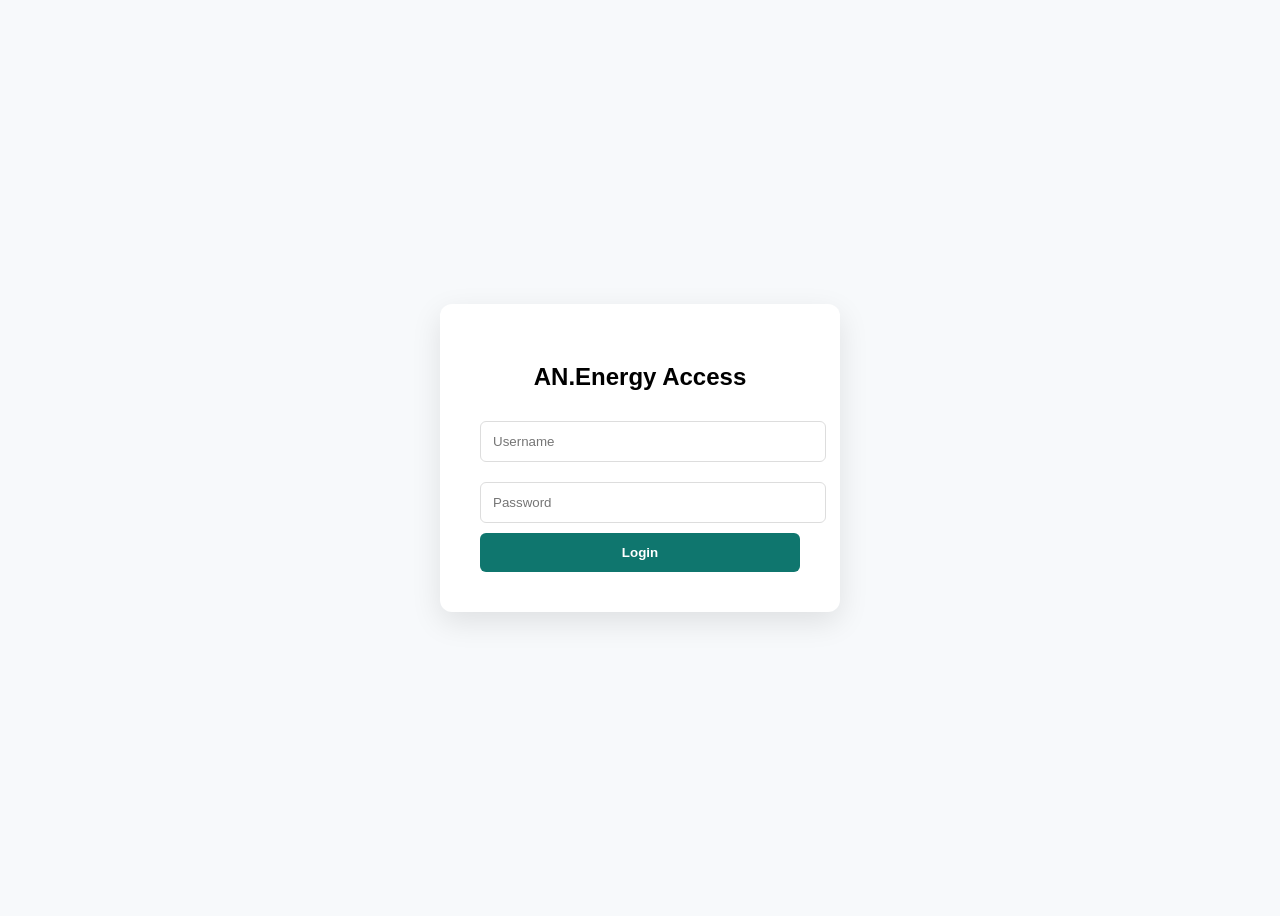
==== login.html @ 5ca521b9 "Bug fix" ====
<!DOCTYPE html>
<html>
<head>
<meta charset="UTF-8">
<title>AN.Energy Access</title>

<style>
body{
    font-family: Inter, sans-serif;
    background:#f7f9fb;
    height:100vh;
    display:flex;
    justify-content:center;
    align-items:center;
}

.login-box{
    background:white;
    padding:40px;
    border-radius:12px;
    width:320px;
    box-shadow:0 10px 30px rgba(0,0,0,0.1);
}

h2{
    text-align:center;
    margin-bottom:20px;
}

input{
    width:100%;
    padding:12px;
    margin:10px 0;
    border-radius:6px;
    border:1px solid #ddd;
}

button{
    width:100%;
    padding:12px;
    border:none;
    border-radius:6px;
    background:#0f766e;
    color:white;
    font-weight:600;
    cursor:pointer;
}

button:hover{
    background:#0d9488;
}

.error{
    color:red;
    font-size:14px;
    display:none;
}
</style>

</head>
<body>

<div class="login-box">

<h2>AN.Energy Access</h2>

<input id="username" placeholder="Username">
<input id="password" type="password" placeholder="Password">

<button onclick="login()">Login</button>

<p class="error" id="error">Invalid credentials</p>

</div>

<script>

const USERNAME = "AN.Energy";
const PASSWORD = "2026";

function login(){

const u = document.getElementById("username").value;
const p = document.getElementById("password").value;

if(u === USERNAME && p === PASSWORD){

    sessionStorage.setItem("auth","true");
    window.location.href = "index.html";

}else{

document.getElementById("error").style.display="block";

}

}

</script>

</body>
</html>
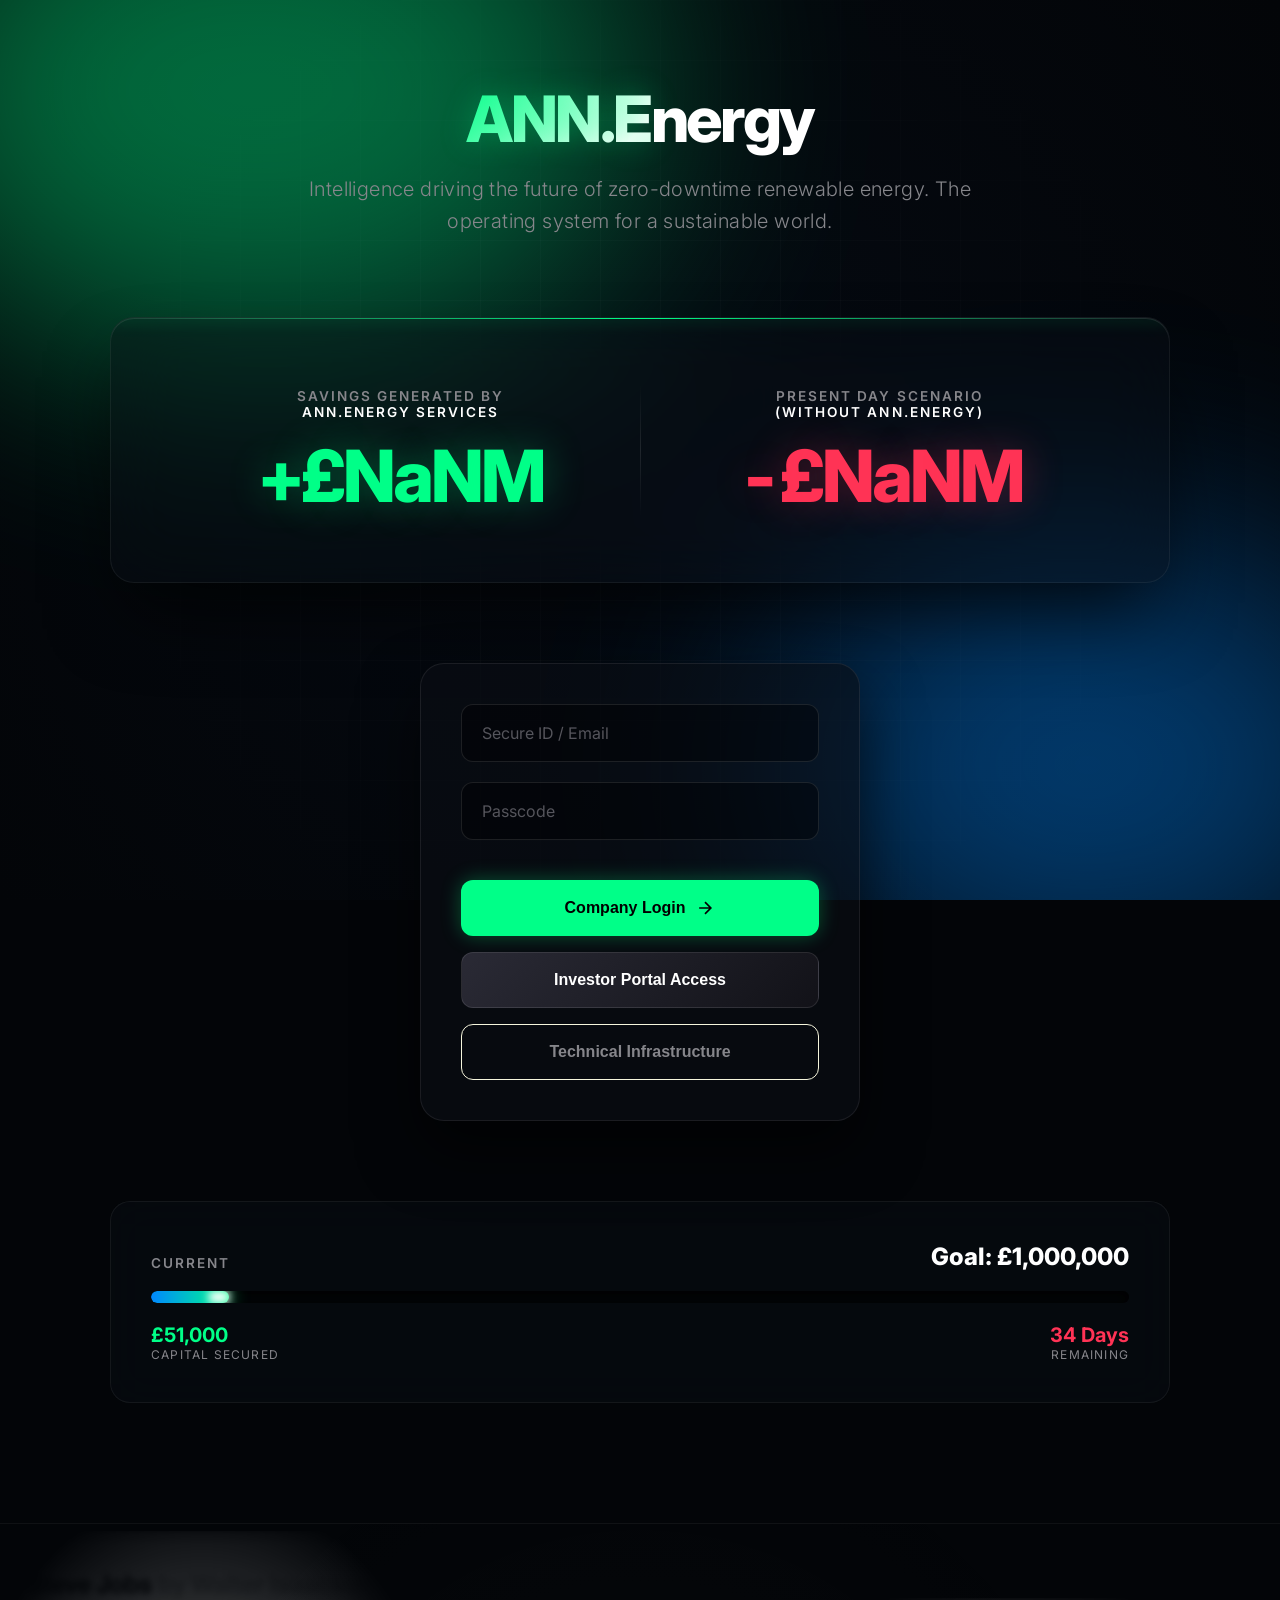
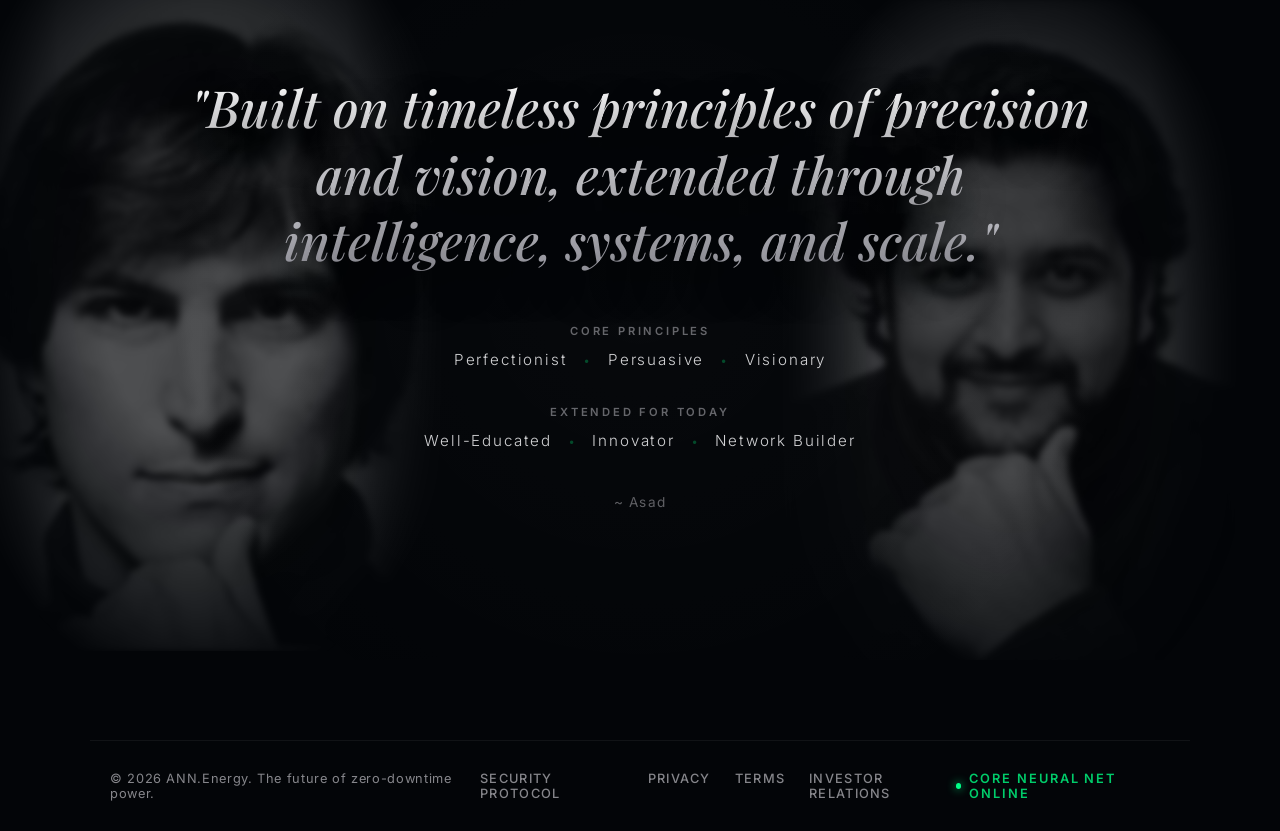
==== commit 1b19c0ec: "Redesigned the Login Page" ====
--- a/login.html
+++ b/login.html
@@ -1,102 +1,1015 @@
 <!DOCTYPE html>
-<html>
+<html lang="en">
 <head>
-<meta charset="UTF-8">
-<title>AN.Energy Access</title>
-
-<style>
-body{
-    font-family: Inter, sans-serif;
-    background:#f7f9fb;
-    height:100vh;
-    display:flex;
-    justify-content:center;
-    align-items:center;
-}
-
-.login-box{
-    background:white;
-    padding:40px;
-    border-radius:12px;
-    width:320px;
-    box-shadow:0 10px 30px rgba(0,0,0,0.1);
-}
-
-h2{
-    text-align:center;
-    margin-bottom:20px;
-}
-
-input{
-    width:100%;
-    padding:12px;
-    margin:10px 0;
-    border-radius:6px;
-    border:1px solid #ddd;
-}
-
-button{
-    width:100%;
-    padding:12px;
-    border:none;
-    border-radius:6px;
-    background:#0f766e;
-    color:white;
-    font-weight:600;
-    cursor:pointer;
-}
-
-button:hover{
-    background:#0d9488;
-}
-
-.error{
-    color:red;
-    font-size:14px;
-    display:none;
-}
-</style>
-
+  <meta charset="UTF-8">
+  <meta name="viewport" content="width=device-width, initial-scale=1.0">
+  <title>ANN.Energy — The Future of Power</title>
+  <link rel="preconnect" href="https://fonts.googleapis.com">
+  <link rel="preconnect" href="https://fonts.gstatic.com" crossorigin>
+  <link href="https://fonts.googleapis.com/css2?family=Inter:wght@200;300;400;500;600;800&family=Playfair+Display:ital,wght@1,500&display=swap" rel="stylesheet">
+  
+  <style>
+    /* ============================================================
+       BASE & CINEMATIC RESET
+    ============================================================ */
+    :root {
+      --bg-abyss: #030508;
+      --glass-bg: rgba(12, 16, 24, 0.4);
+      --glass-border: rgba(255, 255, 255, 0.06);
+      --text-main: #f5f5f7;
+      --text-muted: #86868b;
+      --neon-green: #00ff88;
+      --neon-green-dim: #00cc6a;
+      --neon-red: #ff3355;
+      --glow-green: rgba(0, 255, 136, 0.3);
+      --glow-red: rgba(255, 51, 85, 0.3);
+      --transition: all 0.5s cubic-bezier(0.16, 1, 0.3, 1);
+    }
+
+    * { box-sizing: border-box; margin: 0; padding: 0; }
+    
+    body {
+      font-family: 'Inter', sans-serif;
+      background-color: var(--bg-abyss);
+      color: var(--text-main);
+      overflow-x: hidden;
+      -webkit-font-smoothing: antialiased;
+    }
+
+    /* ============================================================
+       ANIMATED ENERGY BACKGROUND
+    ============================================================ */
+    .energy-bg {
+      position: fixed;
+      inset: 0;
+      z-index: -1;
+      overflow: hidden;
+      background: radial-gradient(circle at 50% 50%, #050a12 0%, var(--bg-abyss) 100%);
+    }
+
+    .orb {
+      position: absolute;
+      border-radius: 50%;
+      filter: blur(120px);
+      opacity: 0.4;
+      animation: float 20s infinite ease-in-out alternate;
+    }
+
+    .orb.green {
+      width: 60vw; height: 60vh;
+      background: var(--neon-green);
+      top: -20%; left: -10%;
+    }
+
+    .orb.blue {
+      width: 50vw; height: 50vh;
+      background: #0088ff;
+      bottom: -10%; right: -10%;
+      animation-delay: -5s;
+    }
+
+    @keyframes float {
+      0% { transform: translate(0, 0) scale(1); }
+      100% { transform: translate(10vw, 10vh) scale(1.1); }
+    }
+
+    /* Grid Overlay */
+    .grid-overlay {
+      position: fixed;
+      inset: 0;
+      background: 
+        linear-gradient(rgba(255, 255, 255, 0.02) 1px, transparent 1px),
+        linear-gradient(90deg, rgba(255, 255, 255, 0.02) 1px, transparent 1px);
+      background-size: 60px 60px;
+      z-index: -1;
+      mask-image: radial-gradient(circle at center, black 30%, transparent 80%);
+      -webkit-mask-image: radial-gradient(circle at center, black 30%, transparent 80%);
+    }
+
+    .container {
+      width: 100%;
+      max-width: 1100px;
+      margin: 0 auto;
+      padding: 80px 20px;
+      display: flex;
+      flex-direction: column;
+      align-items: center;
+      gap: 80px;
+    }
+
+    /* ============================================================
+       HEADER (VISIONARY)
+    ============================================================ */
+    .header {
+      text-align: center;
+      animation: fadeUp 1.2s ease-out;
+    }
+
+    .logo {
+      font-size: 4rem;
+      font-weight: 800;
+      letter-spacing: -0.04em;
+      margin-bottom: 16px;
+      display: flex;
+      justify-content: center;
+      align-items: center;
+    }
+
+    .logo .ann {
+      color: #ffffff;
+      text-shadow: 0 0 20px rgba(255,255,255,0.2);
+    }
+
+    /* Shimmering Green E */
+    .logo .e-glow {
+      background: linear-gradient(135deg, #00ff88 0%, #ffffff 50%, #00ff88 100%);
+      background-size: 200% auto;
+      color: transparent;
+      -webkit-background-clip: text;
+      animation: shimmer 3s linear infinite;
+      text-shadow: 0 0 30px var(--glow-green);
+    }
+
+    .logo .nergy {
+      color: #ffffff; /* Charcoal */
+    }
+
+    .mission {
+      font-size: 1.25rem;
+      font-weight: 300;
+      color: var(--text-muted);
+      max-width: 700px;
+      margin: 0 auto;
+      letter-spacing: 0.02em;
+      line-height: 1.6;
+    }
+
+    @keyframes shimmer {
+      to { background-position: 200% center; }
+    }
+
+    /* ============================================================
+       SAVINGS HERO CARD (Live Dashboard Feel)
+    ============================================================ */
+    .savings-hero {
+      width: 100%;
+      background: var(--glass-bg);
+      backdrop-filter: blur(30px);
+      -webkit-backdrop-filter: blur(30px);
+      border: 1px solid var(--glass-border);
+      border-radius: 24px;
+      padding: 50px;
+      box-shadow: 0 40px 80px -20px rgba(0,0,0,0.8), inset 0 1px 0 rgba(255,255,255,0.1);
+      animation: fadeUp 1s 0.2s ease-out forwards;
+      opacity: 0;
+      position: relative;
+      overflow: hidden;
+    }
+
+    /* Animated scanning line */
+    .savings-hero::after {
+      content: '';
+      position: absolute;
+      top: 0; left: 0; right: 0;
+      height: 1px;
+      background: linear-gradient(90deg, transparent, var(--neon-green), transparent);
+      animation: scanline 4s linear infinite;
+      box-shadow: 0 0 15px var(--neon-green);
+    }
+
+    @keyframes scanline {
+      0% { transform: translateY(0); opacity: 0; }
+      10% { opacity: 1; }
+      90% { opacity: 1; }
+      100% { transform: translateY(300px); opacity: 0; }
+    }
+
+    .savings-grid {
+      display: flex;
+      position: relative;
+    }
+
+    .savings-grid::before {
+      content: '';
+      position: absolute;
+      top: 10%; bottom: 10%; left: 50%;
+      width: 1px;
+      background: linear-gradient(to bottom, transparent, rgba(255,255,255,0.1), transparent);
+    }
+
+    .savings-col {
+      flex: 1;
+      text-align: center;
+      padding: 20px;
+      transition: var(--transition);
+    }
+
+    .savings-col:hover { transform: scale(1.05); }
+
+    .savings-label {
+      font-size: 0.85rem;
+      color: var(--text-muted);
+      text-transform: uppercase;
+      letter-spacing: 0.15em;
+      margin-bottom: 20px;
+      font-weight: 600;
+    }
+
+    .savings-label span { color: #ffffff; }
+
+    .savings-value {
+      font-size: 4.5rem;
+      font-weight: 800;
+      letter-spacing: -0.04em;
+      line-height: 1;
+      font-variant-numeric: tabular-nums;
+    }
+
+    .savings-value.green {
+      color: var(--neon-green);
+      text-shadow: 0 0 40px var(--glow-green);
+    }
+
+    .savings-value.red {
+      color: var(--neon-red);
+      text-shadow: 0 0 40px var(--glow-red);
+    }
+
+    /* ============================================================
+       LOGIN SECTION (Floating Glass Card)
+    ============================================================ */
+    .login-section {
+      width: 100%;
+      max-width: 440px;
+      animation: fadeUp 1s 0.4s ease-out forwards;
+      opacity: 0;
+      position: relative;
+      z-index: 10;
+    }
+
+    .login-card {
+      background: rgba(10, 14, 20, 0.6);
+      backdrop-filter: blur(40px);
+      -webkit-backdrop-filter: blur(40px);
+      border: 1px solid rgba(255,255,255,0.08);
+      border-radius: 24px;
+      padding: 40px;
+      box-shadow: 0 30px 60px rgba(0,0,0,0.6);
+      transition: var(--transition);
+    }
+
+    .login-card:hover {
+      border-color: rgba(255,255,255,0.15);
+      box-shadow: 0 40px 80px rgba(0, 255, 136, 0.1);
+    }
+
+    .inputs { display: flex; flex-direction: column; gap: 20px; margin-bottom: 40px; }
+
+    input {
+      width: 100%;
+      padding: 18px 20px;
+      font-size: 1rem;
+      font-family: 'Inter', sans-serif;
+      background: rgba(0,0,0,0.4);
+      border: 1px solid rgba(255,255,255,0.1);
+      border-radius: 12px;
+      color: white;
+      outline: none;
+      transition: var(--transition);
+    }
+
+    input::placeholder { color: #55555c; }
+    input:focus {
+      border-color: var(--neon-green);
+      background: rgba(0, 255, 136, 0.05);
+      box-shadow: 0 0 20px rgba(0, 255, 136, 0.15);
+    }
+
+    .role-buttons { display: flex; flex-direction: column; gap: 16px; }
+
+    .btn-role {
+      width: 100%;
+      padding: 18px;
+      font-size: 1rem;
+      font-weight: 600;
+      border-radius: 12px;
+      border: none;
+      cursor: pointer;
+      transition: var(--transition);
+      display: flex;
+      justify-content: center;
+      align-items: center;
+      gap: 10px;
+    }
+
+    /* Company Login - Primary CTA */
+    .btn-role.company {
+      background: var(--neon-green);
+      color: #000000;
+      box-shadow: 0 0 20px var(--glow-green);
+    }
+    .btn-role.company:hover {
+      background: #00ff9d;
+      transform: translateY(-3px);
+      box-shadow: 0 10px 30px rgba(0, 255, 136, 0.5);
+    }
+
+    /* Investor Login - Sleek/Exclusive */
+    .btn-role.investor {
+      background: linear-gradient(135deg, #2a2a35, #121218);
+      color: white;
+      border: 1px solid rgba(255,255,255,0.1);
+    }
+    .btn-role.investor:hover {
+      border-color: #ffffff;
+      transform: translateY(-2px);
+      box-shadow: 0 10px 30px rgba(255,255,255,0.1);
+    }
+
+    /* Technical Login - Minimal */
+    .btn-role.tech {
+      background: transparent;
+      color: var(--text-muted);
+      border: 0.1px solid beige;
+    }
+    .btn-role.tech:hover {
+      color: white;
+      background: rgba(255,255,255,0.05);
+    }
+
+    /* ============================================================
+       FUNDING BAR (Irresistible FOMO)
+    ============================================================ */
+    .funding-fomo {
+      width: 100%;
+      background: var(--glass-bg);
+      backdrop-filter: blur(20px);
+      border: 1px solid var(--glass-border);
+      border-radius: 20px;
+      padding: 40px;
+      animation: fadeUp 1s 0.6s ease-out forwards;
+      opacity: 0;
+      text-align: center;
+    }
+
+    .funding-header {
+      display: flex;
+      justify-content: space-between;
+      align-items: flex-end;
+      margin-bottom: 20px;
+    }
+
+    .funding-title {
+      font-size: 0.85rem;
+      font-weight: 600;
+      color: var(--text-muted);
+      text-transform: uppercase;
+      letter-spacing: 0.15em;
+    }
+
+    .funding-target {
+      font-size: 1.5rem;
+      color: white;
+      font-weight: 800;
+    }
+
+    .funding-bar-track {
+      height: 12px;
+      background: rgba(0,0,0,0.5);
+      border-radius: 10px;
+      overflow: hidden;
+      position: relative;
+      box-shadow: inset 0 2px 10px rgba(0,0,0,0.8);
+    }
+
+    .funding-bar-fill {
+      height: 100%;
+      width: 0%;
+      background: linear-gradient(90deg, #0088ff, var(--neon-green));
+      border-radius: 10px;
+      position: relative;
+      transition: width 2.5s cubic-bezier(0.16, 1, 0.3, 1);
+      box-shadow: 0 0 20px var(--neon-green);
+    }
+
+    /* Pulsing tip on progress bar */
+    .funding-bar-fill::after {
+      content: '';
+      position: absolute;
+      right: 0; top: 0; bottom: 0;
+      width: 20px;
+      background: #ffffff;
+      filter: blur(4px);
+      animation: pulse-tip 1.5s infinite alternate;
+    }
+
+    @keyframes pulse-tip {
+      from { opacity: 0.4; }
+      to { opacity: 1; }
+    }
+
+    .funding-stats {
+      display: flex;
+      justify-content: space-between;
+      margin-top: 20px;
+    }
+
+    .f-stat { text-align: left; }
+    .f-stat-val { font-size: 1.25rem; font-weight: 700; color: white; }
+    .f-stat-lbl { font-size: 0.75rem; color: var(--text-muted); text-transform: uppercase; letter-spacing: 0.1em; }
+    .f-stat-val.accent { color: var(--neon-green); }
+
+    /* ============================================================
+       CINEMATIC QUOTE SECTION (Visionaries)
+    ============================================================ */
+    .cinematic-quote {
+      width: 100vw;
+      height:auto;
+      position: relative;
+      padding: 150px 20px;
+      margin-top: 40px;
+      display: flex;
+      justify-content: center;
+      align-items: center;
+      overflow: hidden;
+      animation: fadeUp 1s 0.8s ease-out forwards;
+      opacity: 0;
+      border-top: 1px solid rgba(255,255,255,0.05);
+      background: radial-gradient(circle at center, rgba(255,255,255,0.02) 0%, transparent 70%);
+    }
+
+    /* Ghost Portraits */
+    .portrait {
+  position: absolute;
+  height: 120%;
+  width: auto;
+  object-fit: cover;
+  filter: grayscale(100%) blur(3px);
+  opacity: 0.3;
+  mix-blend-mode: screen;
+  pointer-events: none;
+
+  /* Combined mask */
+  mask-image: 
+    radial-gradient(ellipse at center, black 30%, transparent 80%),
+    linear-gradient(to right, transparent 0%, black 20%, black 80%, transparent 100%);
+
+  -webkit-mask-image: 
+    radial-gradient(ellipse at center, black 30%, transparent 80%),
+    linear-gradient(to right, transparent 0%, black 20%, black 80%, transparent 100%);
+
+  mask-composite: intersect;
+  -webkit-mask-composite: destination-in;
+
+  transition: transform 0.1s linear;
+}
+
+    .portrait.jobs {
+      left: -3%;
+       top: 1%; 
+      height: 720px;
+      opacity: 0.3;
+    }
+
+    .portrait.asad {
+      right: 3%;
+      top: 10%;
+      opacity: 0.3;
+      height: 690px;
+    }
+
+    /* Foreground Quote Text */
+    .quote-content {
+      position: relative;
+      z-index: 2;
+      max-width: 900px;
+      text-align: center;
+    }
+
+    .quote-text {
+      font-family: 'Playfair Display', serif;
+      font-size: clamp(2rem, 4vw, 3.5rem);
+      font-style: italic;
+      font-weight: 500;
+      line-height: 1.3;
+      margin-bottom: 30px;
+      background: linear-gradient(180deg, #ffffff 0%, #a1a1aa 100%);
+      -webkit-background-clip: text;
+      color: transparent;
+      text-shadow: 0 20px 40px rgba(0,0,0,0.8);
+    }
+
+    .quote-author {
+      font-size: 0.9rem;
+      font-weight: 600;
+      color: var(--neon-green);
+      text-transform: uppercase;
+      letter-spacing: 0.3em;
+    }
+
+    .quote-author span { color: var(--text-muted); }
+
+    /* ============================================================
+       FOUNDER TRAITS (ADDED TO CINEMATIC QUOTE)
+    ============================================================ */
+    .founder-traits {
+      margin-top: 50px;
+      display: flex;
+      flex-direction: column;
+      align-items: center;
+      gap: 36px;
+    }
+
+    .trait-block {
+      display: flex;
+      flex-direction: column;
+      gap: 12px;
+      text-align: center;
+    }
+
+    .trait-heading {
+      font-family: 'Inter', sans-serif;
+      font-size: 0.7rem;
+      font-weight: 600;
+      color: var(--text-muted);
+      text-transform: uppercase;
+      letter-spacing: 0.25em;
+      opacity: 0.75;
+      margin: 0;
+    }
+
+    .trait-items {
+      font-family: 'Inter', sans-serif;
+      font-size: 0.95rem;
+      font-weight: 300;
+      color: var(--text-main);
+      letter-spacing: 0.12em;
+      opacity: 0.85;
+      margin: 0;
+    }
+
+    .trait-dot {
+      color: var(--neon-green-dim);
+      opacity: 0.4;
+      margin: 0 10px;
+      font-size: 0.8rem;
+    }
+
+    .trait-signature {
+      margin-top: 8px;
+      font-family: 'Inter', sans-serif;
+      font-size: 0.85rem;
+      font-weight: 400;
+      color: var(--text-muted);
+      letter-spacing: 0.08em;
+      opacity: 0.7;
+    }
+
+    /* ============================================================
+       ANIMATIONS
+    ============================================================ */
+    @keyframes fadeUp {
+      from { opacity: 0; transform: translateY(40px); }
+      to { opacity: 1; transform: translateY(0); }
+    }
+
+    @media (max-width: 800px) {
+      .savings-grid { flex-direction: column; }
+      .savings-grid::before {
+        top: 50%; left: 10%; right: 10%; bottom: auto;
+        width: auto; height: 1px;
+      }
+      .savings-value { font-size: 3.5rem; }
+      .portrait { opacity: 0.08; }
+      .logo { font-size: 3rem; }
+    }
+    
+    /* ============================================================
+        PREMIUM CINEMATIC FOOTER
+    ============================================================ */
+    .premium-footer {
+    width: 100%;
+    max-width: 1100px;
+    margin: 80px auto 0;
+    padding: 30px 20px;
+    border-top: 1px solid var(--glass-border);
+    display: flex;
+    justify-content: space-between;
+    align-items: center;
+    font-family: 'Inter', sans-serif;
+    color: var(--text-muted);
+    font-size: 0.8rem;
+    letter-spacing: 0.05em;
+    position: relative;
+    z-index: 10;
+    animation: fadeUp 1s 1s ease-out forwards;
+    opacity: 0;
+    }
+
+    .footer-links {
+    display: flex;
+    gap: 24px;
+    }
+
+    .footer-links a {
+    color: var(--text-muted);
+    text-decoration: none;
+    transition: var(--transition);
+    text-transform: uppercase;
+    font-weight: 500;
+    letter-spacing: 0.1em;
+    }
+
+    .footer-links a:hover {
+    color: var(--text-main);
+    text-shadow: 0 0 10px rgba(255, 255, 255, 0.4);
+    }
+
+    .system-status {
+    display: flex;
+    align-items: center;
+    gap: 8px;
+    font-weight: 600;
+    letter-spacing: 0.15em;
+    text-transform: uppercase;
+    color: var(--neon-green-dim);
+    }
+
+    .status-dot {
+    width: 6px;
+    height: 6px;
+    background-color: var(--neon-green);
+    border-radius: 50%;
+    box-shadow: 0 0 10px var(--neon-green);
+    animation: pulse-dot 2s infinite alternate;
+    }
+
+    @keyframes pulse-dot {
+    from { opacity: 0.4; box-shadow: 0 0 4px var(--neon-green); }
+    to { opacity: 1; box-shadow: 0 0 16px var(--neon-green); }
+    }
+
+    @media (max-width: 768px) {
+    .premium-footer {
+        flex-direction: column;
+        gap: 20px;
+        text-align: center;
+    }
+
+
+    .login-section {
+        height: 100vh;
+        display: flex;
+        justify-content: center;
+        align-items: center;
+        background: radial-gradient(circle at 20% 20%, #0a0f1c, #05070d 70%);
+        font-family: 'Inter', sans-serif;
+    }
+
+    .login-card {
+    width: 380px;
+    padding: 40px;
+    border-radius: 20px;
+    background: rgba(255, 255, 255, 0.03);
+    backdrop-filter: blur(20px);
+    border: 1px solid rgba(255,255,255,0.08);
+    box-shadow: 0 0 40px rgba(0,255,150,0.05);
+    transition: 0.4s ease;
+    }
+
+.login-card:hover {
+  box-shadow: 0 0 60px rgba(0,255,150,0.15);
+}
+
+.inputs input {
+  width: 100%;
+  margin-bottom: 16px;
+  padding: 14px;
+  border-radius: 10px;
+  border: 1px solid rgba(255,255,255,0.1);
+  background: rgba(255,255,255,0.02);
+  color: #fff;
+  font-size: 14px;
+  outline: none;
+  transition: 0.3s;
+}
+
+.inputs input:focus {
+  border-color: #00ffae;
+  box-shadow: 0 0 10px rgba(0,255,174,0.3);
+}
+
+.role-buttons button {
+  width: 100%;
+  margin-top: 10px;
+  padding: 14px;
+  border-radius: 12px;
+  border: none;
+  cursor: pointer;
+  font-weight: 500;
+  transition: 0.3s;
+}
+
+.btn-role.company {
+  background: linear-gradient(90deg, #00ffae, #00c3ff);
+  color: #000;
+}
+
+.btn-role.investor {
+  background: rgba(255,255,255,0.05);
+  color: #00ffae;
+  border: 1px solid rgba(0,255,174,0.2);
+}
+
+.btn-role.tech {
+  background: rgba(255,255,255,0.03);
+  color: #aaa;
+  border: 1px solid rgba(255,255,255,0.08);
+}
+
+.role-buttons button:hover {
+  transform: translateY(-2px) scale(1.02);
+  box-shadow: 0 0 20px rgba(0,255,174,0.2);
+}
+
+/* Error UI */
+.error-box {
+  color: #ff4d4d;
+  font-size: 13px;
+  margin-top: 10px;
+  opacity: 0;
+  transition: 0.3s;
+}
+
+/* Shake animation */
+.shake {
+  animation: shake 0.35s;
+}
+
+@keyframes shake {
+  0% { transform: translateX(0); }
+  25% { transform: translateX(-6px); }
+  50% { transform: translateX(6px); }
+  75% { transform: translateX(-4px); }
+  100% { transform: translateX(0); }
+}
+
+    }
+  </style>
 </head>
 <body>
 
-<div class="login-box">
-
-<h2>AN.Energy Access</h2>
-
-<input id="username" placeholder="Username">
-<input id="password" type="password" placeholder="Password">
-
-<button onclick="login()">Login</button>
-
-<p class="error" id="error">Invalid credentials</p>
-
-</div>
+  <div class="energy-bg">
+    <div class="orb green"></div>
+    <div class="orb blue"></div>
+  </div>
+  <div class="grid-overlay"></div>
+
+  <div class="container">
+    
+    <header class="header">
+      <h1 class="logo">
+        <span class="ann"></span><span class="e-glow">ANN.E</span><span class="nergy">nergy</span>
+      </h1>
+      <p class="mission">Intelligence driving the future of zero-downtime renewable energy. The operating system for a sustainable world.</p>
+    </header>
+
+   <section class="savings-hero">
+  <div class="savings-grid">
+    <div class="savings-col">
+      <div class="savings-label">Savings Generated by <br><span>ANN.Energy Services</span></div>
+      <div class="savings-value green" data-min="17" data-max="19">+£<span class="counter">17.00</span>M</div>
+    </div>
+    <div class="savings-col">
+      <div class="savings-label">Present Day Scenario <br><span>(Without ANN.Energy)</span></div>
+      <div class="savings-value red" data-min="38" data-max="41">-£<span class="counter">38.00</span>M</div>
+    </div>
+  </div>
+</section>
 
 <script>
-
-const USERNAME = "AN.Energy";
-const PASSWORD = "2026";
-
-function login(){
-
-const u = document.getElementById("username").value;
-const p = document.getElementById("password").value;
-
-if(u === USERNAME && p === PASSWORD){
-
-    sessionStorage.setItem("auth","true");
-    window.location.href = "index.html";
-
-}else{
-
-document.getElementById("error").style.display="block";
-
-}
-
-}
-
+function animateFluctuation() {
+  document.querySelectorAll('.savings-value').forEach(el => {
+    const min = parseFloat(el.getAttribute('data-min'));
+    const max = parseFloat(el.getAttribute('data-max'));
+    const counter = el.querySelector('.counter');
+
+    setInterval(() => {
+      const value = (Math.random() * (max - min) + min).toFixed(2);
+      counter.textContent = value;
+    }, 1200); // speed of fluctuation
+  });
+}
+
+animateFluctuation();
 </script>
-
+    <section class="login-section">
+      <div class="login-card">
+        <div class="inputs">
+          <input id="username" type="text" placeholder="Secure ID / Email">
+          <input id="password" type="password" placeholder="Passcode">
+        </div>
+        <div class="role-buttons">
+          <button class="btn-role company" onclick="login()">
+            Company Login
+            <svg width="20" height="20" viewBox="0 0 24 24" fill="none" stroke="currentColor" stroke-width="2"><path d="M5 12h14M12 5l7 7-7 7"/></svg>
+          </button>
+          <button class="btn-role investor" onclick="login()">Investor Portal Access</button>
+          <button class="btn-role tech" onclick="login()">Technical Infrastructure</button>
+        </div>
+      </div>
+    </section>
+
+    <section class="funding-fomo">
+      <div class="funding-header">
+        <div class="funding-title">Current</div>
+        <div class="funding-target">Goal: £1,000,000</div>
+      </div>
+
+      <div class="funding-bar-track">
+        <div class="funding-bar-fill" id="fundingFill"></div>
+      </div>
+
+      <div class="funding-stats">
+        <div class="f-stat">
+          <div class="f-stat-val accent">£51,000</div>
+          <div class="f-stat-lbl">Capital Secured</div>
+        </div>
+        <div class="f-stat">
+          <div class="f-stat-val"></div>
+          <div class="f-stat-lbl"></div>
+        </div>
+        <div class="f-stat" style="text-align: right;">
+          <div class="f-stat-val" style="color: #ff3355;">34 Days</div>
+          <div class="f-stat-lbl">Remaining</div>
+        </div>
+      </div>
+    </section>
+
+  </div>
+
+  <section class="cinematic-quote" id="quoteSection">
+    <img src="assets/steve.webp" alt="Visionary Left" class="portrait jobs" id="port1">
+    <img src="assets/Asad.jpeg" alt="Visionary Right" class="portrait asad" id="port2">
+    
+    <div class="quote-content">
+      <p class="quote-text">"Built on timeless principles of precision and vision, extended through intelligence, systems, and scale."</p>
+      
+      <div class="founder-traits">
+        <div class="trait-block">
+          <h5 class="trait-heading">Core Principles</h5>
+          <p class="trait-items">Perfectionist <span class="trait-dot">•</span> Persuasive <span class="trait-dot">•</span> Visionary</p>
+        </div>
+
+        <div class="trait-block">
+          <h5 class="trait-heading">Extended For Today</h5>
+          <p class="trait-items">Well-Educated <span class="trait-dot">•</span> Innovator <span class="trait-dot">•</span> Network Builder</p>
+        </div>
+
+        <div class="trait-signature">~ Asad</div>
+      </div>
+    </div>
+  </section>
+
+  <script>
+    // 1. Funding Bar Animation
+    window.addEventListener('DOMContentLoaded', () => {
+      setTimeout(() => {
+        document.getElementById('fundingFill').style.width = '8%';
+      }, 1000);
+      startCounters();
+    });
+
+    // 2. Number Counter Animation for Savings Hero
+    function startCounters() {
+      const counters = document.querySelectorAll('.counter');
+      const duration = 2000; // 2 seconds
+
+      counters.forEach(counter => {
+        const target = parseFloat(counter.parentElement.getAttribute('data-target'));
+        const startTime = performance.now();
+
+        function updateCounter(currentTime) {
+          const elapsedTime = currentTime - startTime;
+          const progress = Math.min(elapsedTime / duration, 1);
+          
+          // Easing function (easeOutExpo)
+          const easeProgress = progress === 1 ? 1 : 1 - Math.pow(2, -10 * progress);
+          const currentVal = (target * easeProgress).toFixed(2);
+          
+          counter.innerText = currentVal;
+
+          if (progress < 1) {
+            requestAnimationFrame(updateCounter);
+          } else {
+            counter.innerText = target.toFixed(2);
+          }
+        }
+        requestAnimationFrame(updateCounter);
+      });
+    }
+
+    // 3. Subtle Parallax for Quote Portraits based on Mouse Movement
+    const quoteSection = document.getElementById('quoteSection');
+    const port1 = document.getElementById('port1');
+    const port2 = document.getElementById('port2');
+
+    document.addEventListener('mousemove', (e) => {
+      const x = (e.clientX / window.innerWidth - 0.5) * 20; // max 20px movement
+      const y = (e.clientY / window.innerHeight - 0.5) * 20;
+      
+      port1.style.transform = `translate(${x}px, ${y}px)`;
+      port2.style.transform = `translate(${-x}px, ${-y}px)`; // move in opposite direction
+    });
+
+    // 4. Mock Login Redirect
+    function login(role = "company") {
+    const username = document.getElementById("username").value.trim();
+    const password = document.getElementById("password").value.trim();
+
+    const card = document.querySelector(".login-card");
+
+    // HARD CODED CREDENTIALS (role-based)
+    const credentials = {
+        company: { user: "ANN.Energy", pass: "2026" },
+        investor: { user: "Investor", pass: "1970" },
+        tech: { user: "Tech", pass: "0791" }
+    };
+
+    // detect which button clicked
+    if (event.target.classList.contains("investor")) role = "investor";
+    if (event.target.classList.contains("tech")) role = "tech";
+
+    // validation
+    if (!username || !password) {
+        triggerError("Enter credentials");
+        return;
+    }
+
+    // loading state
+    const btn = event.target;
+    const originalText = btn.innerText;
+    btn.innerText = "Authenticating...";
+    btn.disabled = true;
+
+  setTimeout(() => {
+    const valid = credentials[role];
+
+    if (username === valid.user && password === valid.pass) {
+      
+      localStorage.setItem("isLoggedIn", "true");
+      localStorage.setItem("role", role);
+
+      // smooth cinematic exit
+      document.body.style.transition = "opacity 0.6s ease";
+      document.body.style.opacity = "0";
+
+      setTimeout(() => {
+        window.location.href = "index.html";
+      }, 600);
+
+    } else {
+      triggerError("Access Denied");
+      btn.innerText = originalText;
+      btn.disabled = false;
+
+      card.classList.add("shake");
+      setTimeout(() => card.classList.remove("shake"), 400);
+    }
+  }, 1200);
+}
+
+function triggerError(msg) {
+  let error = document.querySelector(".error-box");
+
+  if (!error) {
+    error = document.createElement("div");
+    error.id = "errorBox"; // important
+    error.className = "error-box";
+    document.querySelector(".login-card").appendChild(error);
+  }
+
+  error.innerText = msg;
+  error.style.opacity = "1";
+}
+</script>
+  </script>
+  <footer class="premium-footer">
+  <div class="footer-copy">
+    &copy; 2026 ANN.Energy. The future of zero-downtime power.
+  </div>
+  
+  <div class="footer-links">
+    <a href="#">Security Protocol</a>
+    <a href="#">Privacy</a>
+    <a href="#">Terms</a>
+    <a href="#">Investor Relations</a>
+  </div>
+  
+  <div class="system-status">
+    <div class="status-dot"></div>
+    Core Neural Net Online
+  </div>
+</footer>
 </body>
 </html>
